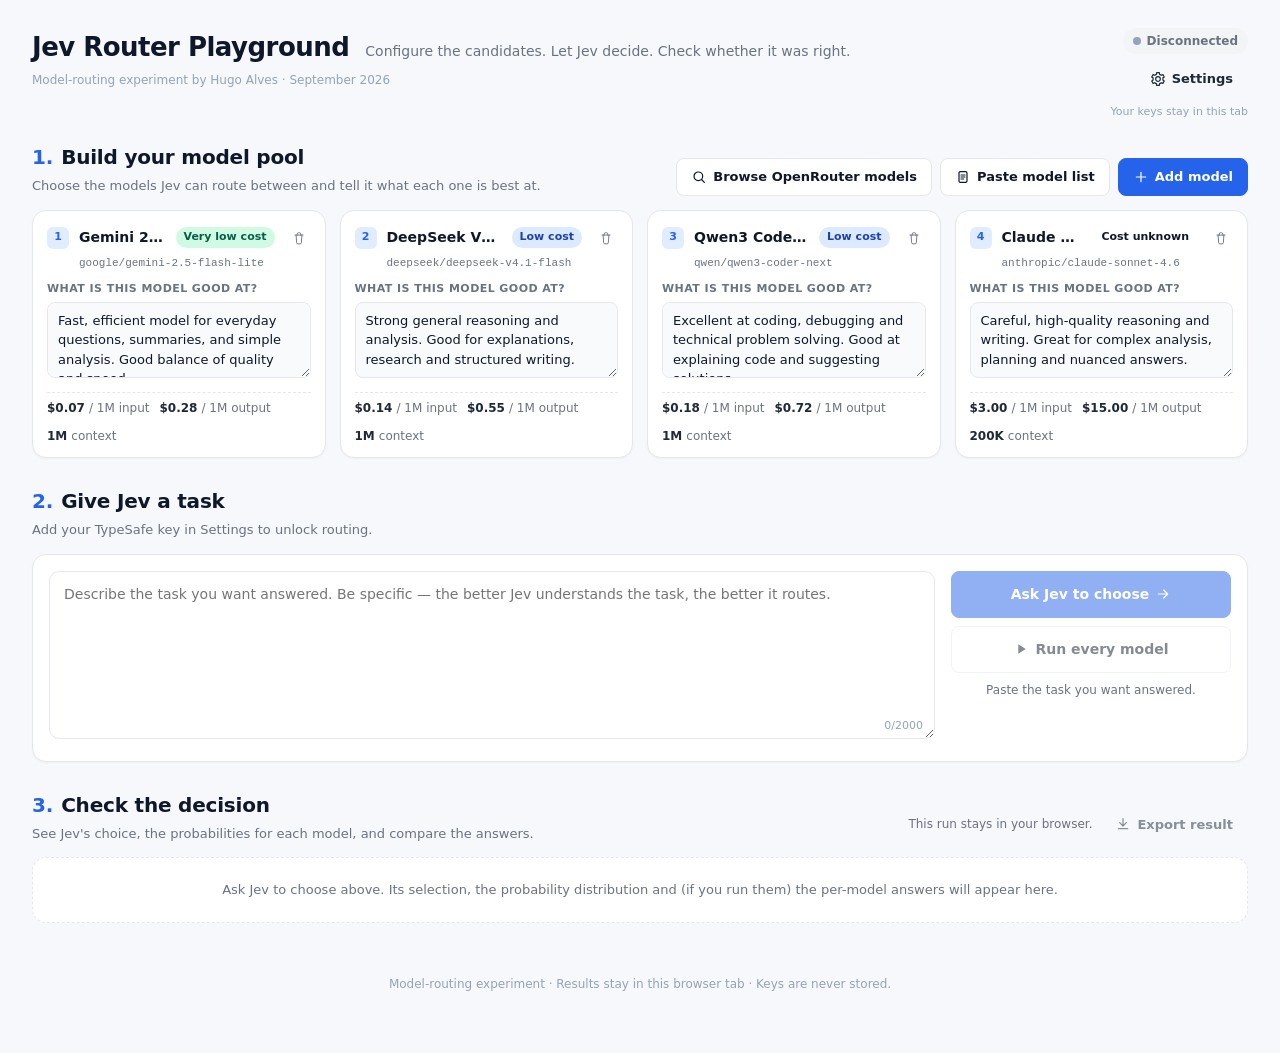
==== index.html @ fd751096 "Initial public release" ====
<!doctype html>
<html lang="en">
<head>
  <meta charset="utf-8">
  <meta name="viewport" content="width=device-width, initial-scale=1">
  <title>Jev Router Playground</title>
  <meta name="description" content="An interactive model-routing experiment. Configure a pool of OpenRouter models, give Jev a task, and see whether its routing decision matches the answer you judge best.">
  <link rel="stylesheet" href="styles.css?v=7">
  <link rel="preconnect" href="https://openrouter.ai">
</head>
<body>

  <!-- ───────── Header ───────── -->
  <header class="app-header">
    <div class="app-header__main">
      <div class="app-header__title-row">
        <h1 class="app-header__title">Jev Router Playground</h1>
        <p class="app-header__tagline">Configure the candidates. Let Jev decide. Check whether it was right.</p>
      </div>
      <p class="app-header__meta">Model-routing experiment by Hugo Alves · September 2026</p>
    </div>
    <div class="app-header__actions">
      <div class="status-pill" id="status-pill" data-status="disconnected" title="Connection status">
        <span class="status-pill__dot" aria-hidden="true"></span>
        <span class="status-pill__label">Disconnected</span>
      </div>
      <button class="btn btn--ghost" id="open-settings" type="button" aria-haspopup="dialog">
        <svg class="icon" viewBox="0 0 24 24" width="16" height="16" aria-hidden="true">
          <path fill="none" stroke="currentColor" stroke-width="1.8" stroke-linecap="round" stroke-linejoin="round"
            d="M12 15.5a3.5 3.5 0 1 0 0-7 3.5 3.5 0 0 0 0 7Zm7.4-3.5c0-.5-.05-1-.13-1.46l2.1-1.65-2-3.46-2.48 1a7.5 7.5 0 0 0-2.53-1.46L14 2.5h-4l-.36 2.47a7.5 7.5 0 0 0-2.53 1.46l-2.48-1-2 3.46 2.1 1.65A8 8 0 0 0 4.6 12c0 .5.05 1 .13 1.46L2.63 15.1l2 3.46 2.48-1a7.5 7.5 0 0 0 2.53 1.46L10 21.5h4l.36-2.47a7.5 7.5 0 0 0 2.53-1.46l2.48 1 2-3.46-2.1-1.65c.08-.46.13-.96.13-1.46Z"/>
        </svg>
        Settings
      </button>
      <p class="app-header__keys-note">Your keys stay in this tab</p>
    </div>
  </header>

  <main class="app-main">

    <!-- ───────── Section 1 · Model Pool ───────── -->
    <section class="section" aria-labelledby="section-pool">
      <header class="section__head">
        <div class="section__head-left">
          <h2 class="section__title"><span class="section__num">1.</span> Build your model pool</h2>
          <p class="section__sub">Choose the models Jev can route between and tell it what each one is best at.</p>
        </div>
        <div class="section__head-right">
          <button class="btn btn--secondary" id="open-browse" type="button">
            <svg class="icon" viewBox="0 0 24 24" width="16" height="16" aria-hidden="true">
              <circle cx="11" cy="11" r="6.5" fill="none" stroke="currentColor" stroke-width="1.8"/>
              <path d="m20 20-4.2-4.2" stroke="currentColor" stroke-width="1.8" stroke-linecap="round" fill="none"/>
            </svg>
            Browse OpenRouter models
          </button>
          <button class="btn btn--secondary" id="open-paste" type="button">
            <svg class="icon" viewBox="0 0 24 24" width="16" height="16" aria-hidden="true">
              <rect x="6" y="4" width="12" height="16" rx="2" fill="none" stroke="currentColor" stroke-width="1.8"/>
              <path d="M9 9h6M9 12h6M9 15h4" stroke="currentColor" stroke-width="1.8" stroke-linecap="round"/>
            </svg>
            Paste model list
          </button>
          <button class="btn btn--primary" id="add-model" type="button">
            <svg class="icon" viewBox="0 0 24 24" width="16" height="16" aria-hidden="true">
              <path d="M12 5v14M5 12h14" stroke="currentColor" stroke-width="1.8" stroke-linecap="round"/>
            </svg>
            Add model
          </button>
        </div>
      </header>

      <div class="card-grid" id="model-pool" aria-live="polite"></div>
      <p class="empty-hint" id="pool-empty" hidden>Add at least two candidates before asking Jev to choose.</p>
    </section>

    <!-- ───────── Section 2 · Task ───────── -->
    <section class="section" aria-labelledby="section-task">
      <header class="section__head">
        <div class="section__head-left">
          <h2 class="section__title"><span class="section__num">2.</span> Give Jev a task</h2>
          <p class="section__sub" id="task-sub">Jev reads the task and the model profiles, then picks the best fit.</p>
        </div>
      </header>

      <div class="task-grid">
        <div class="task-grid__input">
          <div class="textarea-shell">
            <textarea
              id="task-prompt"
              class="task-textarea"
              rows="6"
              maxlength="2000"
              placeholder="Describe the task you want answered. Be specific — the better Jev understands the task, the better it routes."
            ></textarea>
            <div class="textarea-counter"><span id="task-count">0</span>/2000</div>
          </div>
        </div>
        <div class="task-grid__actions">
          <button class="btn btn--primary btn--lg" id="ask-jev" type="button" disabled>
            Ask Jev to choose
            <svg class="icon" viewBox="0 0 24 24" width="16" height="16" aria-hidden="true">
              <path d="M5 12h14M13 6l6 6-6 6" fill="none" stroke="currentColor" stroke-width="1.8" stroke-linecap="round" stroke-linejoin="round"/>
            </svg>
          </button>
          <button class="btn btn--secondary btn--lg" id="run-every" type="button" disabled>
            <svg class="icon" viewBox="0 0 24 24" width="16" height="16" aria-hidden="true">
              <path d="M8 5v14l11-7z" fill="currentColor"/>
            </svg>
            Run every model
          </button>
          <p class="task-helper" id="task-helper">Add candidates and paste a task to begin.</p>
        </div>
      </div>
    </section>

    <!-- ───────── Section 3 · Decision ───────── -->
    <section class="section" aria-labelledby="section-decision">
      <header class="section__head">
        <div class="section__head-left">
          <h2 class="section__title"><span class="section__num">3.</span> Check the decision</h2>
          <p class="section__sub">See Jev's choice, the probabilities for each model, and compare the answers.</p>
        </div>
        <div class="section__head-right">
          <span class="run-note">This run stays in your browser.</span>
          <button class="btn btn--ghost" id="export-result" type="button" disabled>
            <svg class="icon" viewBox="0 0 24 24" width="16" height="16" aria-hidden="true">
              <path d="M12 4v11M7 10l5 5 5-5M5 19h14" fill="none" stroke="currentColor" stroke-width="1.8" stroke-linecap="round" stroke-linejoin="round"/>
            </svg>
            Export result
          </button>
        </div>
      </header>

      <div id="decision-empty" class="empty-hint empty-hint--centered">
        Ask Jev to choose above. Its selection, the probability distribution and (if you run them) the per-model answers will appear here.
      </div>

      <div id="decision-region" hidden>
        <div class="decision-row">
          <article class="card card--accent card--jev-choice" id="jev-choice-card">
            <header class="card__head">
              <span class="card__head-icon" aria-hidden="true">›</span>
              <span class="card__head-title">Jev chose</span>
            </header>
            <div class="jev-choice__model">
              <h3 class="jev-choice__name" id="jev-choice-name">—</h3>
              <span class="confidence-badge" id="jev-choice-confidence">Strong preference</span>
            </div>
            <p class="jev-choice__explanation" id="jev-choice-explanation">—</p>
            <p class="jev-choice__meta" id="jev-choice-meta">—</p>
          </article>

          <article class="card card--probs">
            <h3 class="card__h3">Route probabilities</h3>
            <ul class="prob-list" id="prob-list"></ul>
          </article>

          <article class="card card--confidence" id="confidence-card">
            <div class="confidence-card__icon" aria-hidden="true">⚡</div>
            <h3 class="confidence-card__title" id="confidence-title">Strong preference</h3>
            <p class="confidence-card__body" id="confidence-body">—</p>
          </article>
        </div>

        <div class="answers-grid" id="answers-grid"></div>

        <footer class="decision-footer" id="decision-footer" hidden>
          <div class="decision-footer__verdict" id="verdict-banner">
            <span class="verdict-icon" id="verdict-icon">✓</span>
            <span class="verdict-text" id="verdict-text">—</span>
          </div>
          <div class="decision-footer__actions">
            <span class="verdict-praise" id="verdict-praise" hidden>Nice! Jev's choice matched your pick.</span>
            <button class="btn btn--secondary" id="run-another" type="button">Run another task</button>
          </div>
        </footer>
      </div>
    </section>

    <p class="page-footer">Model-routing experiment · Results stay in this browser tab · Keys are never stored.</p>
  </main>

  <!-- ───────── Modals ───────── -->
  <div class="modal-root" id="modal-root" hidden>
    <!-- Settings modal -->
    <div class="modal" id="modal-settings" role="dialog" aria-modal="true" aria-labelledby="settings-title" hidden>
      <div class="modal__backdrop" data-close="settings"></div>
      <div class="modal__panel">
        <header class="modal__head">
          <h2 id="settings-title">Settings</h2>
          <button class="modal__close" type="button" data-close="settings" aria-label="Close">×</button>
        </header>
        <div class="modal__body">
          <p class="modal__lede">Keys are sent directly to TypeSafe and OpenRouter from your browser. They are kept only in memory for the current tab and never stored.</p>

          <div class="field">
            <label for="set-jev-key">TypeSafe / Jev API key <span class="muted">· in memory</span></label>
            <input id="set-jev-key" type="password" autocomplete="off" placeholder="apikey_…">
            <p class="field__hint">Required to ask Jev to choose. Get one at <a href="https://typesafe.ai" target="_blank" rel="noopener">typesafe.ai</a>.</p>
          </div>

          <div class="field">
            <label for="set-openrouter-key">OpenRouter API key <span class="muted">· in memory</span></label>
            <input id="set-openrouter-key" type="password" autocomplete="off" placeholder="sk-or-…">
            <p class="field__hint">Required to browse the catalogue and run models. Get one at <a href="https://openrouter.ai/keys" target="_blank" rel="noopener">openrouter.ai/keys</a>.</p>
          </div>

          <details class="advanced">
            <summary>Advanced · endpoints</summary>
            <div class="field">
              <label for="set-jev-url">Jev / TypeSafe endpoint</label>
              <input id="set-jev-url" type="text" autocomplete="off" placeholder="https://jev-router-proxy.xperiment.workers.dev/jev">
              <p class="field__hint">Default goes through a CORS proxy because TypeSafe doesn't return CORS headers on errors. To call TypeSafe directly, use <button type="button" class="link-btn" id="use-direct">https://api.typesafe.ai/v1/systemone</button> (will fail with <em>Failed to fetch</em> on browser tabs).</p>
            </div>
            <div class="field">
              <label for="set-openrouter-url">OpenRouter base URL</label>
              <input id="set-openrouter-url" type="text" autocomplete="off" placeholder="https://openrouter.ai/api/v1">
            </div>
          </details>

          <div class="settings-actions">
            <button class="btn btn--secondary" id="test-connection" type="button">Test connection</button>
            <span class="settings-actions__result" id="test-result"></span>
          </div>
        </div>
        <footer class="modal__foot">
          <button class="btn btn--ghost" type="button" data-close="settings">Cancel</button>
          <button class="btn btn--primary" id="save-settings" type="button">Save</button>
        </footer>
      </div>
    </div>

    <!-- Browse OpenRouter modal -->
    <div class="modal modal--wide" id="modal-browse" role="dialog" aria-modal="true" aria-labelledby="browse-title" hidden>
      <div class="modal__backdrop" data-close="browse"></div>
      <div class="modal__panel">
        <header class="modal__head">
          <h2 id="browse-title">Browse OpenRouter models</h2>
          <button class="modal__close" type="button" data-close="browse" aria-label="Close">×</button>
        </header>
        <div class="modal__body">
          <div class="browse-controls">
            <input id="browse-search" type="search" placeholder="Search by name, id, or provider…" autocomplete="off">
            <span class="browse-status" id="browse-status"></span>
          </div>
          <div class="browse-list" id="browse-list">
            <div class="browse-empty">Loading the OpenRouter catalogue…</div>
          </div>
        </div>
        <footer class="modal__foot">
          <button class="btn btn--ghost" type="button" data-close="browse">Cancel</button>
        </footer>
      </div>
    </div>

    <!-- Paste list modal -->
    <div class="modal" id="modal-paste" role="dialog" aria-modal="true" aria-labelledby="paste-title" hidden>
      <div class="modal__backdrop" data-close="paste"></div>
      <div class="modal__panel">
        <header class="modal__head">
          <h2 id="paste-title">Paste a list of models</h2>
          <button class="modal__close" type="button" data-close="paste" aria-label="Close">×</button>
        </header>
        <div class="modal__body">
          <p class="modal__lede">One model per line. Use any of these formats:</p>
          <pre class="paste-hint">openai/gpt-4o-mini
anthropic/claude-sonnet-4.6 — careful reasoning and writing
google/gemini-2.5-flash-lite | Fast everyday model, $0.07 in / $0.28 out, 1M context
qwen/qwen3-coder-next [code,debug=0.18/0.72,ctx=1M]</pre>
          <div class="field">
            <label for="paste-list">Models</label>
            <textarea id="paste-list" rows="8" placeholder="openai/gpt-4o-mini
anthropic/claude-sonnet-4.6 — careful reasoning
google/gemini-2.5-flash-lite | Fast everyday model, 1M context"></textarea>
          </div>
          <p class="paste-status" id="paste-status"></p>
        </div>
        <footer class="modal__foot">
          <button class="btn btn--ghost" type="button" data-close="paste">Cancel</button>
          <button class="btn btn--primary" id="paste-add" type="button">Add to pool</button>
        </footer>
      </div>
    </div>

    <!-- Add model modal -->
    <div class="modal" id="modal-add" role="dialog" aria-modal="true" aria-labelledby="add-title" hidden>
      <div class="modal__backdrop" data-close="add"></div>
      <div class="modal__panel">
        <header class="modal__head">
          <h2 id="add-title">Add a model</h2>
          <button class="modal__close" type="button" data-close="add" aria-label="Close">×</button>
        </header>
        <div class="modal__body">
          <div class="field">
            <label for="add-id">OpenRouter ID</label>
            <input id="add-id" type="text" autocomplete="off" placeholder="provider/model-name">
            <p class="field__hint">If the model exists in the catalogue, its metadata is filled in automatically.</p>
          </div>
          <div class="field">
            <label for="add-name">Display name</label>
            <input id="add-name" type="text" autocomplete="off" placeholder="Friendly name">
          </div>
          <div class="field">
            <label for="add-desc">What is this model good at?</label>
            <textarea id="add-desc" rows="3" placeholder="A routing description helps Jev tell the candidates apart."></textarea>
          </div>
          <div class="field-row">
            <div class="field">
              <label for="add-price-in">Input price (USD / 1M)</label>
              <input id="add-price-in" type="number" min="0" step="0.001" placeholder="0.07">
            </div>
            <div class="field">
              <label for="add-price-out">Output price (USD / 1M)</label>
              <input id="add-price-out" type="number" min="0" step="0.001" placeholder="0.28">
            </div>
            <div class="field">
              <label for="add-context">Context window</label>
              <input id="add-context" type="number" min="1" step="1" placeholder="1000000">
            </div>
          </div>
          <p class="add-status" id="add-status"></p>
        </div>
        <footer class="modal__foot">
          <button class="btn btn--ghost" type="button" data-close="add">Cancel</button>
          <button class="btn btn--primary" id="add-confirm" type="button">Add to pool</button>
        </footer>
      </div>
    </div>

    <!-- Confirm remove -->
    <div class="modal modal--narrow" id="modal-confirm" role="dialog" aria-modal="true" aria-labelledby="confirm-title" hidden>
      <div class="modal__backdrop" data-close="confirm"></div>
      <div class="modal__panel">
        <header class="modal__head">
          <h2 id="confirm-title">Remove this model?</h2>
        </header>
        <div class="modal__body">
          <p id="confirm-body">It will be deleted from the pool for this session.</p>
        </div>
        <footer class="modal__foot">
          <button class="btn btn--ghost" type="button" data-close="confirm">Cancel</button>
          <button class="btn btn--danger" id="confirm-ok" type="button">Remove</button>
        </footer>
      </div>
    </div>
  </div>

  <!-- ───────── Toast ───────── -->
  <div class="toast-stack" id="toast-stack" aria-live="polite" aria-atomic="false"></div>

  <script src="app.js?v=7" defer></script>
</body>
</html>
---- styles.css ----
/* ─────────────────────────────────────────────────────────────────
   Jev Router Playground · styles
   Tokens, layout, components.
   ───────────────────────────────────────────────────────────────── */

:root {
  /* Color tokens */
  --bg:               #f6f8fb;
  --surface:          #ffffff;
  --surface-2:        #f8fafc;
  --line:             #e5e7eb;
  --line-strong:      #d1d5db;
  --ink:              #0f172a;
  --ink-2:            #1f2937;
  --muted:            #6b7280;
  --muted-2:          #94a3b8;

  --primary:          #2563eb;
  --primary-hover:    #1d4ed8;
  --primary-soft:     #e0ecff;
  --primary-tint:     #eff4ff;

  --accent-mint:      #ecfdf5;
  --accent-mint-edge: #a7f3d0;
  --accent-mint-ink:  #047857;

  --accent-blue-tint: #eff6ff;
  --accent-blue-edge: #bfdbfe;
  --accent-blue-ink:  #1d4ed8;

  --cost-very-low:    #d1fae5;
  --cost-very-low-ink:#065f46;
  --cost-low:         #dbeafe;
  --cost-low-ink:     #1e40af;
  --cost-mid:         #ede9fe;
  --cost-mid-ink:     #5b21b6;
  --cost-high:        #fee2e2;
  --cost-high-ink:    #991b1b;

  --warn:             #f59e0b;
  --danger:           #dc2626;
  --danger-soft:      #fef2f2;

  --shadow-sm: 0 1px 2px rgba(15, 23, 42, 0.04);
  --shadow:    0 1px 3px rgba(15, 23, 42, 0.06), 0 1px 2px rgba(15, 23, 42, 0.04);
  --shadow-md: 0 4px 12px rgba(15, 23, 42, 0.08), 0 1px 2px rgba(15, 23, 42, 0.04);

  --radius-sm: 6px;
  --radius:    10px;
  --radius-md: 14px;
  --radius-lg: 18px;

  --font: ui-sans-serif, system-ui, -apple-system, BlinkMacSystemFont, "Segoe UI", Inter, Roboto, sans-serif;
  --font-mono: ui-monospace, SFMono-Regular, "JetBrains Mono", Menlo, Consolas, monospace;
}

* { box-sizing: border-box; }
html, body { margin: 0; padding: 0; }
body {
  background: var(--bg);
  color: var(--ink);
  font: 14px/1.5 var(--font);
  -webkit-font-smoothing: antialiased;
  -moz-osx-font-smoothing: grayscale;
}

button { font: inherit; color: inherit; cursor: pointer; }
input, textarea { font: inherit; color: inherit; }

/* ───── App header ───── */
.app-header {
  display: flex;
  justify-content: space-between;
  align-items: flex-start;
  gap: 24px;
  max-width: 1280px;
  margin: 0 auto;
  padding: 28px 32px 22px;
}
.app-header__main { min-width: 0; }
.app-header__title-row {
  display: flex;
  align-items: baseline;
  gap: 16px;
  flex-wrap: wrap;
}
.app-header__title {
  margin: 0;
  font-size: 26px;
  font-weight: 800;
  letter-spacing: -0.02em;
  color: var(--ink);
}
.app-header__tagline {
  margin: 0;
  color: var(--muted);
  font-size: 14px;
}
.app-header__meta {
  margin: 4px 0 0;
  color: var(--muted-2);
  font-size: 12px;
}
.app-header__actions {
  display: flex;
  flex-direction: column;
  align-items: flex-end;
  gap: 6px;
  flex-shrink: 0;
}
.app-header__keys-note {
  margin: 0;
  font-size: 11px;
  color: var(--muted-2);
}

/* Status pill */
.status-pill {
  display: inline-flex;
  align-items: center;
  gap: 6px;
  padding: 4px 10px;
  border-radius: 999px;
  font-size: 12px;
  font-weight: 600;
  background: #f3f4f6;
  color: var(--muted);
  transition: background .15s, color .15s;
}
.status-pill__dot {
  width: 8px; height: 8px; border-radius: 50%;
  background: var(--muted-2);
  transition: background .15s, box-shadow .15s;
}
.status-pill[data-status="connected"] {
  background: var(--accent-mint);
  color: var(--accent-mint-ink);
}
.status-pill[data-status="connected"] .status-pill__dot {
  background: #10b981;
  box-shadow: 0 0 0 3px rgba(16, 185, 129, 0.18);
}
.status-pill[data-status="error"] {
  background: var(--danger-soft);
  color: var(--danger);
}
.status-pill[data-status="error"] .status-pill__dot {
  background: var(--danger);
}
.status-pill[data-status="busy"] {
  background: var(--primary-tint);
  color: var(--primary);
}
.status-pill[data-status="busy"] .status-pill__dot {
  background: var(--primary);
  animation: pulse 1.2s ease-in-out infinite;
}
@keyframes pulse {
  0%, 100% { opacity: 1; }
  50% { opacity: 0.4; }
}

/* ───── Main layout ───── */
.app-main {
  max-width: 1280px;
  margin: 0 auto;
  padding: 0 32px 60px;
  display: flex;
  flex-direction: column;
  gap: 28px;
}

.section {
  display: flex;
  flex-direction: column;
  gap: 14px;
}

.section__head {
  display: flex;
  justify-content: space-between;
  align-items: flex-end;
  gap: 16px;
  flex-wrap: wrap;
}
.section__head-left { min-width: 0; }
.section__head-right {
  display: flex;
  gap: 8px;
  align-items: center;
  flex-wrap: wrap;
}
.section__title {
  margin: 0;
  font-size: 20px;
  font-weight: 800;
  letter-spacing: -0.01em;
  color: var(--ink);
  display: inline-flex;
  align-items: baseline;
  gap: 8px;
}
.section__num {
  color: var(--primary);
  font-weight: 800;
}
.section__sub {
  margin: 4px 0 0;
  color: var(--muted);
  font-size: 13px;
}

.run-note {
  color: var(--muted);
  font-size: 12px;
}

.empty-hint {
  margin: 0;
  color: var(--muted);
  font-size: 13px;
}
.empty-hint--centered {
  border: 1px dashed var(--line);
  border-radius: var(--radius-md);
  padding: 22px;
  text-align: center;
  background: var(--surface);
}

.page-footer {
  margin: 24px 0 0;
  text-align: center;
  color: var(--muted-2);
  font-size: 12px;
}

/* ───── Buttons ───── */
.btn {
  display: inline-flex;
  align-items: center;
  gap: 6px;
  padding: 8px 14px;
  border-radius: 8px;
  border: 1px solid transparent;
  font-size: 13px;
  font-weight: 600;
  white-space: nowrap;
  transition: background .12s, color .12s, border-color .12s, box-shadow .12s, transform .08s;
  background: transparent;
}
.btn:active:not(:disabled) { transform: translateY(1px); }
.btn:disabled { opacity: 0.5; cursor: not-allowed; }
.btn--primary {
  background: var(--primary);
  color: #fff;
  border-color: var(--primary);
}
.btn--primary:hover:not(:disabled) { background: var(--primary-hover); border-color: var(--primary-hover); }
.btn--secondary {
  background: #fff;
  border-color: var(--line);
  color: var(--ink);
}
.btn--secondary:hover:not(:disabled) {
  border-color: var(--line-strong);
  background: var(--surface-2);
}
.btn--ghost {
  background: transparent;
  color: var(--ink-2);
  border-color: transparent;
}
.btn--ghost:hover:not(:disabled) { background: #f1f5f9; }
.btn--danger {
  background: var(--danger);
  color: #fff;
  border-color: var(--danger);
}
.btn--danger:hover:not(:disabled) { background: #b91c1c; }
.btn--lg { padding: 12px 18px; font-size: 14px; }

.icon { display: inline-block; vertical-align: middle; flex-shrink: 0; }

/* ───── Card grid ───── */
.card-grid {
  display: grid;
  grid-template-columns: repeat(auto-fit, minmax(280px, 1fr));
  gap: 14px;
}

.model-card {
  background: var(--surface);
  border: 1px solid var(--line);
  border-radius: var(--radius-md);
  padding: 14px 14px 12px;
  display: flex;
  flex-direction: column;
  gap: 10px;
  box-shadow: var(--shadow-sm);
  position: relative;
  transition: border-color .15s, box-shadow .15s;
}
.model-card:hover {
  border-color: var(--line-strong);
  box-shadow: var(--shadow);
}
.model-card--selected {
  border-color: var(--primary);
  box-shadow: 0 0 0 3px rgba(37, 99, 235, 0.10);
}
.model-card--best {
  border-color: var(--primary);
  box-shadow: 0 0 0 3px rgba(37, 99, 235, 0.12);
}
.model-card__head {
  display: flex;
  align-items: center;
  gap: 10px;
}
.model-card__num {
  width: 22px; height: 22px;
  border-radius: 6px;
  display: grid; place-items: center;
  background: var(--primary-soft);
  color: var(--primary);
  font-size: 11px;
  font-weight: 800;
  flex-shrink: 0;
}
.model-card__name {
  font-size: 14px;
  font-weight: 700;
  color: var(--ink);
  flex: 1;
  min-width: 0;
  overflow: hidden;
  text-overflow: ellipsis;
  white-space: nowrap;
}
.model-card__remove {
  background: transparent;
  border: 1px solid transparent;
  width: 26px; height: 26px;
  border-radius: 6px;
  display: grid; place-items: center;
  color: var(--muted);
  transition: background .12s, color .12s, border-color .12s;
}
.model-card__remove:hover {
  background: var(--danger-soft);
  color: var(--danger);
  border-color: #fecaca;
}
.model-card__id {
  font-family: var(--font-mono);
  font-size: 11px;
  color: var(--muted);
  margin-left: 32px;
  margin-top: -6px;
  overflow: hidden;
  text-overflow: ellipsis;
  white-space: nowrap;
}
.cost-badge {
  display: inline-flex;
  padding: 2px 8px;
  border-radius: 999px;
  font-size: 11px;
  font-weight: 700;
  white-space: nowrap;
}
.cost-badge--very-low { background: var(--cost-very-low); color: var(--cost-very-low-ink); }
.cost-badge--low      { background: var(--cost-low); color: var(--cost-low-ink); }
.cost-badge--mid      { background: var(--cost-mid); color: var(--cost-mid-ink); }
.cost-badge--high     { background: var(--cost-high); color: var(--cost-high-ink); }

.model-card__field { display: flex; flex-direction: column; gap: 4px; }
.model-card__label {
  font-size: 11px;
  font-weight: 700;
  color: var(--muted);
  text-transform: uppercase;
  letter-spacing: 0.04em;
}
.model-card__textarea {
  width: 100%;
  border: 1px solid var(--line);
  border-radius: 8px;
  padding: 8px 10px;
  background: var(--surface-2);
  font-size: 13px;
  color: var(--ink);
  resize: vertical;
  min-height: 64px;
  transition: border-color .12s, box-shadow .12s, background .12s;
}
.model-card__textarea:focus {
  outline: none;
  border-color: var(--primary);
  box-shadow: 0 0 0 3px rgba(37, 99, 235, 0.15);
  background: #fff;
}
.model-card__meta {
  display: flex;
  flex-wrap: wrap;
  gap: 10px;
  font-size: 12px;
  color: var(--muted);
  padding-top: 6px;
  border-top: 1px dashed var(--line);
  margin-top: 4px;
}
.model-card__meta span { display: inline-flex; align-items: center; gap: 4px; }
.model-card__meta strong { color: var(--ink-2); font-weight: 700; }

/* ───── Task section ───── */
.task-grid {
  display: grid;
  grid-template-columns: 1fr 280px;
  gap: 16px;
  background: var(--surface);
  border: 1px solid var(--line);
  border-radius: var(--radius-md);
  padding: 16px;
  box-shadow: var(--shadow-sm);
}
.textarea-shell {
  position: relative;
}
.task-textarea {
  width: 100%;
  border: 1px solid var(--line);
  border-radius: 10px;
  padding: 12px 14px;
  padding-bottom: 28px;
  font-size: 14px;
  resize: vertical;
  min-height: 140px;
  background: #fff;
  color: var(--ink);
  transition: border-color .12s, box-shadow .12s;
}
.task-textarea:focus {
  outline: none;
  border-color: var(--primary);
  box-shadow: 0 0 0 3px rgba(37, 99, 235, 0.12);
}
.textarea-counter {
  position: absolute;
  right: 12px;
  bottom: 10px;
  font-size: 11px;
  color: var(--muted-2);
  font-variant-numeric: tabular-nums;
}
.task-grid__actions {
  display: flex;
  flex-direction: column;
  gap: 8px;
  align-items: stretch;
}
.task-grid__actions .btn { justify-content: center; }
.task-helper {
  margin: 0;
  font-size: 12px;
  color: var(--muted);
  text-align: center;
}

/* ───── Decision section ───── */
.decision-row {
  display: grid;
  grid-template-columns: 1fr 1.4fr 1fr;
  gap: 14px;
}
@media (max-width: 1100px) {
  .decision-row { grid-template-columns: 1fr; }
}

.card {
  background: var(--surface);
  border: 1px solid var(--line);
  border-radius: var(--radius-md);
  padding: 16px;
  box-shadow: var(--shadow-sm);
}
.card--accent { border-color: var(--accent-mint-edge); background: var(--accent-mint); }
.card__head {
  display: inline-flex;
  align-items: center;
  gap: 6px;
  font-size: 12px;
  color: var(--accent-mint-ink);
  font-weight: 700;
  margin-bottom: 10px;
}
.card__head-icon {
  width: 16px; height: 16px;
  border-radius: 50%;
  background: #fff;
  display: grid; place-items: center;
  font-weight: 900;
  font-size: 11px;
  color: var(--accent-mint-ink);
}
.card__h3 {
  margin: 0 0 12px;
  font-size: 13px;
  color: var(--muted);
  font-weight: 700;
  text-transform: uppercase;
  letter-spacing: 0.04em;
}

.jev-choice__model {
  display: flex;
  align-items: center;
  gap: 10px;
  flex-wrap: wrap;
}
.jev-choice__name {
  margin: 0;
  font-size: 22px;
  font-weight: 800;
  letter-spacing: -0.01em;
  color: var(--ink);
}
.confidence-badge {
  padding: 3px 10px;
  border-radius: 999px;
  font-size: 11px;
  font-weight: 700;
  background: #fff;
  color: var(--accent-mint-ink);
  border: 1px solid var(--accent-mint-edge);
}
.confidence-badge--strong   { background: #dcfce7; color: #14532d; border-color: #bbf7d0; }
.confidence-badge--moderate { background: #fef3c7; color: #92400e; border-color: #fde68a; }
.confidence-badge--weak     { background: #fee2e2; color: #991b1b; border-color: #fecaca; }
.jev-choice__explanation {
  margin: 10px 0 0;
  font-size: 13px;
  color: var(--ink-2);
  line-height: 1.5;
}
.jev-choice__meta {
  margin: 8px 0 0;
  font-size: 11px;
  color: var(--accent-mint-ink);
  font-weight: 600;
}

.card--probs { padding-top: 18px; }
.prob-list {
  margin: 0; padding: 0; list-style: none;
  display: flex;
  flex-direction: column;
  gap: 10px;
}
.prob-row {
  display: grid;
  grid-template-columns: 140px 1fr 44px;
  align-items: center;
  gap: 10px;
  font-size: 12px;
}
.prob-row__name {
  color: var(--ink-2);
  font-weight: 600;
  overflow: hidden; text-overflow: ellipsis; white-space: nowrap;
}
.prob-row__bar {
  height: 8px;
  background: var(--surface-2);
  border-radius: 999px;
  overflow: hidden;
  border: 1px solid var(--line);
}
.prob-row__bar i {
  display: block;
  height: 100%;
  background: linear-gradient(90deg, #3b82f6, #2563eb);
  border-radius: 999px;
  transition: width .35s ease;
}
.prob-row__pct {
  text-align: right;
  font-weight: 700;
  color: var(--ink);
  font-variant-numeric: tabular-nums;
}
.prob-row--top .prob-row__bar i { background: linear-gradient(90deg, #1d4ed8, #1e40af); }

.card--confidence { display: flex; flex-direction: column; gap: 8px; }
.card--confidence[data-level="moderate"] { background: #fffbeb; border-color: #fde68a; }
.card--confidence[data-level="weak"]     { background: var(--danger-soft); border-color: #fecaca; }
.confidence-card__icon {
  font-size: 20px;
  color: var(--accent-blue-ink);
}
.confidence-card__title {
  margin: 0;
  font-size: 14px;
  font-weight: 800;
  color: var(--ink);
}
.confidence-card__body {
  margin: 0;
  font-size: 12px;
  color: var(--muted);
  line-height: 1.5;
}

/* Per-model answers */
.answers-grid {
  display: grid;
  grid-template-columns: repeat(auto-fit, minmax(280px, 1fr));
  gap: 14px;
}
.answer-card {
  background: var(--surface);
  border: 1px solid var(--line);
  border-radius: var(--radius-md);
  padding: 14px;
  box-shadow: var(--shadow-sm);
  display: flex;
  flex-direction: column;
  gap: 10px;
  position: relative;
}
.answer-card--best { border-color: var(--primary); box-shadow: 0 0 0 3px rgba(37, 99, 235, 0.10); }
.answer-card--error { border-color: #fecaca; background: var(--danger-soft); }
.answer-card__head {
  display: flex;
  align-items: center;
  gap: 8px;
}
.answer-card__name {
  font-size: 13px;
  font-weight: 700;
  color: var(--ink);
  flex: 1;
  min-width: 0;
  overflow: hidden; text-overflow: ellipsis; white-space: nowrap;
}
.answer-card__metrics {
  display: flex;
  gap: 10px;
  font-size: 11px;
  color: var(--muted);
  font-variant-numeric: tabular-nums;
}
.answer-card__metric {
  display: inline-flex;
  align-items: center;
  gap: 3px;
}
.answer-card__metric strong { color: var(--ink-2); font-weight: 700; }
.answer-card__body {
  font-family: var(--font-mono);
  font-size: 12px;
  line-height: 1.5;
  background: var(--surface-2);
  border: 1px solid var(--line);
  border-radius: 8px;
  padding: 10px 12px;
  max-height: 240px;
  overflow: auto;
  white-space: pre-wrap;
  overflow-wrap: anywhere;
  color: var(--ink-2);
}
.answer-card__body--loading {
  color: var(--muted);
  font-style: italic;
  font-family: var(--font);
}
.answer-card__footer {
  display: flex;
  align-items: center;
  gap: 6px;
  font-size: 12px;
  color: var(--ink-2);
}
.answer-card__radio {
  display: inline-flex;
  align-items: center;
  gap: 6px;
  cursor: pointer;
  user-select: none;
}
.answer-card__radio input { accent-color: var(--primary); }
.answer-card__best-label {
  color: var(--primary);
  font-weight: 700;
}

/* Decision footer banner */
.decision-footer {
  display: flex;
  align-items: center;
  justify-content: space-between;
  gap: 16px;
  background: var(--accent-mint);
  border: 1px solid var(--accent-mint-edge);
  border-radius: var(--radius-md);
  padding: 14px 18px;
  flex-wrap: wrap;
}
.decision-footer--mismatch {
  background: var(--danger-soft);
  border-color: #fecaca;
}
.decision-footer__verdict {
  display: inline-flex;
  align-items: center;
  gap: 8px;
  font-size: 14px;
  font-weight: 700;
  color: var(--accent-mint-ink);
}
.decision-footer--mismatch .decision-footer__verdict { color: var(--danger); }
.verdict-icon {
  width: 22px; height: 22px;
  border-radius: 50%;
  background: #fff;
  display: grid; place-items: center;
  font-weight: 900;
}
.decision-footer__actions {
  display: inline-flex;
  align-items: center;
  gap: 12px;
  flex-wrap: wrap;
}
.verdict-praise {
  font-size: 13px;
  color: var(--accent-mint-ink);
}
.decision-footer--mismatch .verdict-praise { color: var(--danger); }

/* ───── Modals ───── */
.modal-root { position: fixed; inset: 0; z-index: 100; }
.modal[hidden] { display: none; }
.modal {
  position: fixed; inset: 0;
  display: grid;
  place-items: center;
  padding: 24px;
}
.modal__backdrop {
  position: absolute; inset: 0;
  background: rgba(15, 23, 42, 0.40);
  backdrop-filter: blur(2px);
}
.modal__panel {
  position: relative;
  background: var(--surface);
  border-radius: var(--radius-lg);
  width: 100%;
  max-width: 480px;
  box-shadow: 0 25px 60px rgba(15, 23, 42, 0.25);
  display: flex;
  flex-direction: column;
  max-height: calc(100vh - 48px);
}
.modal--wide .modal__panel { max-width: 720px; }
.modal--narrow .modal__panel { max-width: 380px; }
.modal__head {
  display: flex;
  justify-content: space-between;
  align-items: center;
  padding: 18px 20px 12px;
  border-bottom: 1px solid var(--line);
}
.modal__head h2 {
  margin: 0;
  font-size: 16px;
  font-weight: 800;
  letter-spacing: -0.01em;
}
.modal__close {
  background: transparent;
  border: 0;
  width: 28px; height: 28px;
  border-radius: 6px;
  font-size: 20px;
  line-height: 1;
  color: var(--muted);
}
.modal__close:hover { background: var(--surface-2); color: var(--ink); }
.modal__body {
  padding: 16px 20px;
  overflow: auto;
}
.modal__lede {
  margin: 0 0 14px;
  font-size: 13px;
  color: var(--muted);
  line-height: 1.5;
}
.modal__foot {
  padding: 12px 20px;
  border-top: 1px solid var(--line);
  display: flex;
  justify-content: flex-end;
  gap: 8px;
}

.field { margin-bottom: 14px; display: flex; flex-direction: column; gap: 4px; }
.field label {
  font-size: 12px;
  font-weight: 700;
  color: var(--ink-2);
  text-transform: uppercase;
  letter-spacing: 0.04em;
}
.field input,
.field textarea,
.field select {
  width: 100%;
  padding: 9px 11px;
  border: 1px solid var(--line);
  border-radius: 8px;
  background: #fff;
  font-size: 13px;
  color: var(--ink);
  transition: border-color .12s, box-shadow .12s;
}
.field input:focus,
.field textarea:focus {
  outline: none;
  border-color: var(--primary);
  box-shadow: 0 0 0 3px rgba(37, 99, 235, 0.15);
}
.field textarea { resize: vertical; min-height: 64px; }
.field__hint {
  margin: 0;
  font-size: 11px;
  color: var(--muted);
  line-height: 1.5;
}
.field__hint code { background: var(--surface-2); padding: 1px 4px; border-radius: 4px; font-family: var(--font-mono); }
.field-row {
  display: grid;
  grid-template-columns: repeat(3, 1fr);
  gap: 10px;
}
.field-row .field { margin-bottom: 0; }
.muted { color: var(--muted); font-weight: 400; text-transform: none; letter-spacing: 0; }

.advanced {
  border: 1px solid var(--line);
  border-radius: 10px;
  padding: 8px 12px;
  margin: 14px 0;
  background: var(--surface-2);
}
.advanced summary {
  cursor: pointer;
  font-size: 12px;
  font-weight: 700;
  color: var(--ink-2);
}
.advanced[open] { padding-bottom: 12px; }
.advanced .field { margin-top: 12px; }

.link-btn {
  background: transparent;
  border: 0;
  padding: 0;
  color: var(--primary);
  font: inherit;
  font-weight: 600;
  cursor: pointer;
  text-decoration: underline;
  text-underline-offset: 2px;
}
.link-btn:hover { color: var(--primary-hover); }

.settings-actions {
  display: flex;
  align-items: center;
  gap: 12px;
  margin-top: 4px;
}
.settings-actions__result {
  font-size: 12px;
  color: var(--muted);
}
.settings-actions__result--ok { color: var(--accent-mint-ink); }
.settings-actions__result--err { color: var(--danger); }

/* Browse modal */
.browse-controls {
  display: flex;
  gap: 12px;
  align-items: center;
  margin-bottom: 12px;
}
.browse-controls input {
  flex: 1;
  padding: 8px 12px;
  border: 1px solid var(--line);
  border-radius: 8px;
  background: #fff;
  font-size: 13px;
}
.browse-status {
  font-size: 11px;
  color: var(--muted);
}
.browse-list {
  max-height: 480px;
  overflow: auto;
  border: 1px solid var(--line);
  border-radius: 10px;
}
.browse-row {
  display: grid;
  grid-template-columns: 1fr auto;
  gap: 8px;
  padding: 10px 14px;
  border-bottom: 1px solid var(--line);
  align-items: center;
}
.browse-row:last-child { border-bottom: 0; }
.browse-row__main { min-width: 0; }
.browse-row__name {
  font-weight: 700;
  font-size: 13px;
  color: var(--ink);
  overflow: hidden; text-overflow: ellipsis; white-space: nowrap;
}
.browse-row__id {
  font-family: var(--font-mono);
  font-size: 11px;
  color: var(--muted);
  overflow: hidden; text-overflow: ellipsis; white-space: nowrap;
}
.browse-row__meta {
  font-size: 11px;
  color: var(--muted);
  margin-top: 2px;
}
.browse-row__add {
  flex-shrink: 0;
}
.browse-empty {
  padding: 32px;
  text-align: center;
  color: var(--muted);
  font-size: 13px;
}

/* Paste modal */
.paste-hint {
  background: var(--surface-2);
  border: 1px solid var(--line);
  border-radius: 8px;
  padding: 10px 12px;
  font-family: var(--font-mono);
  font-size: 11px;
  color: var(--ink-2);
  white-space: pre;
  overflow-x: auto;
  margin: 0 0 12px;
}
.paste-status {
  margin: 8px 0 0;
  font-size: 12px;
  color: var(--muted);
}
.paste-status--ok  { color: var(--accent-mint-ink); }
.paste-status--err { color: var(--danger); }

.add-status {
  margin: 8px 0 0;
  font-size: 12px;
  color: var(--muted);
}
.add-status--ok  { color: var(--accent-mint-ink); }
.add-status--err { color: var(--danger); }

/* ───── Toast ───── */
.toast-stack {
  position: fixed;
  bottom: 16px;
  right: 16px;
  display: flex;
  flex-direction: column;
  gap: 8px;
  z-index: 200;
  pointer-events: none;
}
.toast {
  background: var(--ink);
  color: #fff;
  padding: 10px 14px;
  border-radius: 10px;
  font-size: 13px;
  box-shadow: 0 10px 24px rgba(15, 23, 42, 0.25);
  max-width: 360px;
  pointer-events: auto;
  animation: toast-in .2s ease;
}
.toast--ok    { background: var(--accent-mint-ink); }
.toast--err   { background: var(--danger); }
.toast--info  { background: var(--ink-2); }
@keyframes toast-in {
  from { opacity: 0; transform: translateY(8px); }
  to   { opacity: 1; transform: translateY(0); }
}

/* ───── Misc / small ───── */
.spinner {
  display: inline-block;
  width: 12px; height: 12px;
  border: 2px solid currentColor;
  border-right-color: transparent;
  border-radius: 50%;
  animation: spin .7s linear infinite;
}
@keyframes spin { to { transform: rotate(360deg); } }

/* Responsive */
@media (max-width: 920px) {
  .app-header { flex-direction: column; align-items: flex-start; }
  .app-header__actions { flex-direction: row; align-items: center; align-self: stretch; justify-content: space-between; }
  .task-grid { grid-template-columns: 1fr; }
  .field-row { grid-template-columns: 1fr 1fr; }
  .section__head { flex-direction: column; align-items: stretch; }
  .section__head-right { justify-content: flex-start; }
}
@media (max-width: 640px) {
  .app-main, .app-header { padding-left: 18px; padding-right: 18px; }
  .field-row { grid-template-columns: 1fr; }
  .prob-row { grid-template-columns: 100px 1fr 40px; }
}
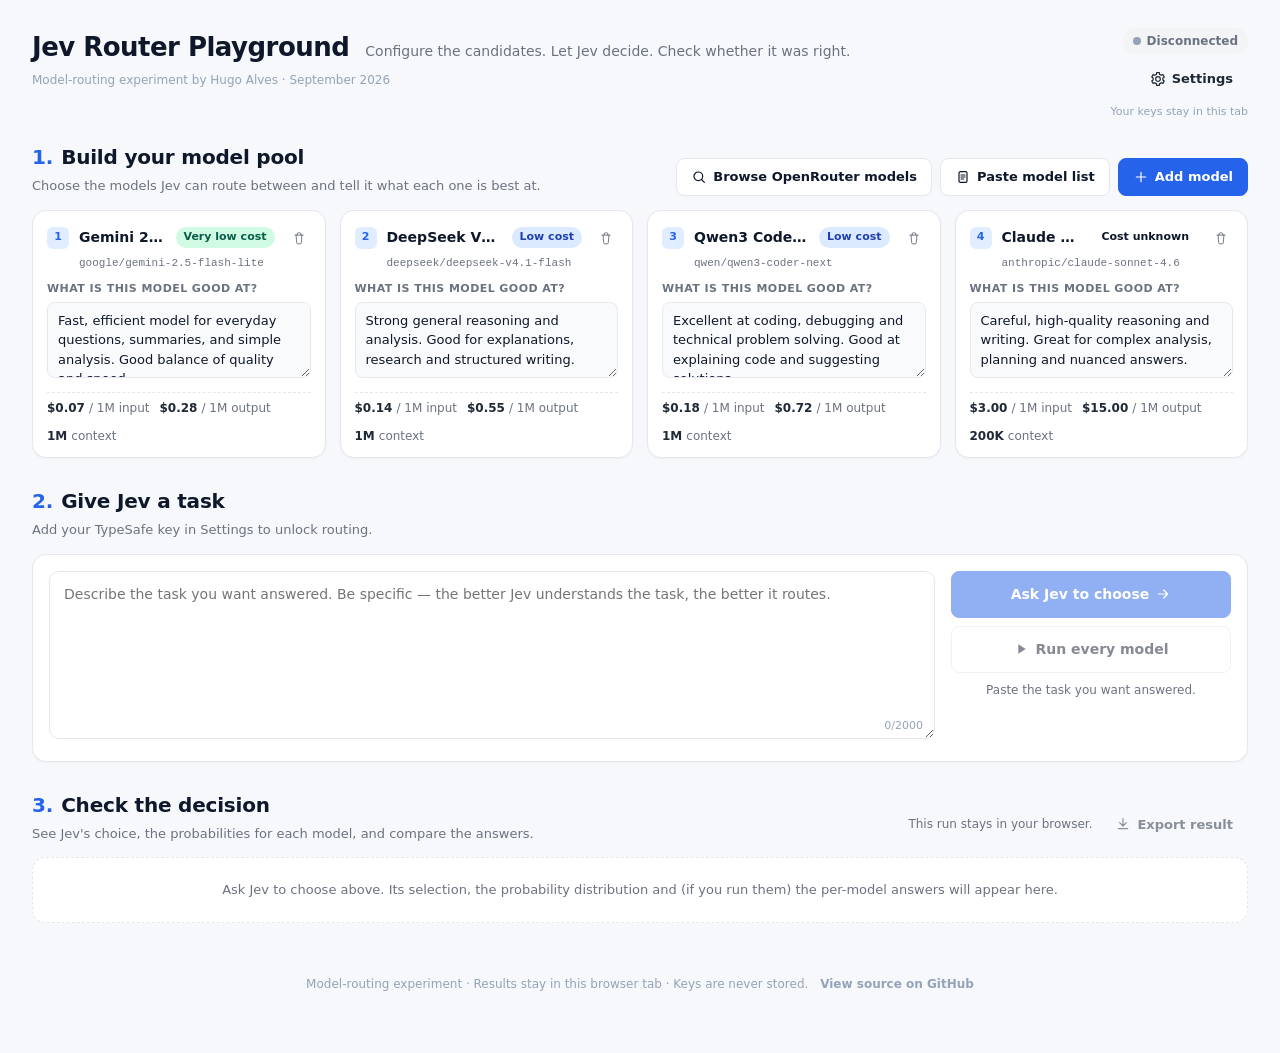
==== commit c2eb6ccf: "Link playground to public source" ====
--- a/index.html
+++ b/index.html
@@ -176,7 +176,10 @@
       </div>
     </section>
 
-    <p class="page-footer">Model-routing experiment · Results stay in this browser tab · Keys are never stored.</p>
+    <p class="page-footer">
+      Model-routing experiment · Results stay in this browser tab · Keys are never stored.
+      <a class="page-footer__source" href="https://github.com/hugo-alves/jev-router-playground" target="_blank" rel="noreferrer">View source on GitHub</a>
+    </p>
   </main>
 
   <!-- ───────── Modals ───────── -->
--- a/styles.css
+++ b/styles.css
@@ -234,6 +234,13 @@
   color: var(--muted-2);
   font-size: 12px;
 }
+.page-footer__source {
+  margin-left: 8px;
+  color: var(--blue);
+  font-weight: 700;
+  text-decoration: none;
+}
+.page-footer__source:hover { text-decoration: underline; }
 
 /* ───── Buttons ───── */
 .btn {
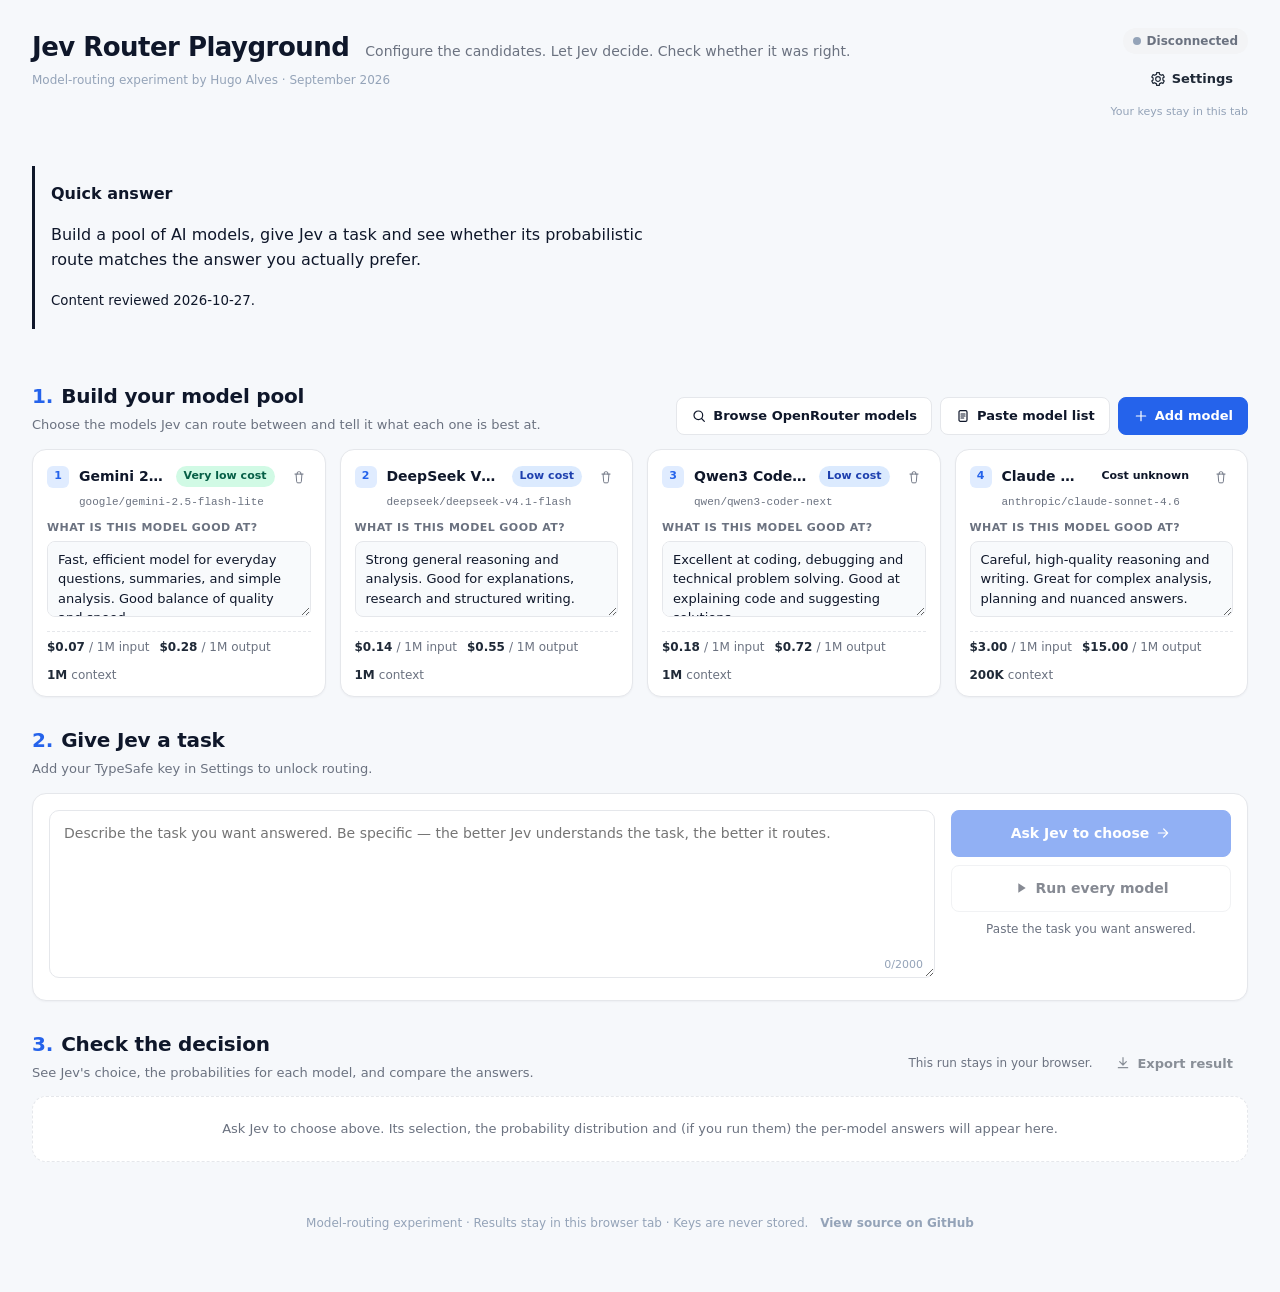
==== commit 00361e4a: "Add AI search discovery and referral analytics" ====
--- a/index.html
+++ b/index.html
@@ -7,7 +7,7 @@
   <meta name="description" content="An interactive model-routing experiment. Configure a pool of OpenRouter models, give Jev a task, and see whether its routing decision matches the answer you judge best.">
   <link rel="stylesheet" href="styles.css?v=7">
   <link rel="preconnect" href="https://openrouter.ai">
-</head>
+<link rel="alternate" type="application/json" href="https://jevrouter.isanexperiment.com/content.json" title="Public project summary"><link rel="help" href="https://jevrouter.isanexperiment.com/about-this-project.html" title="About this project"><script type="application/ld+json">{"@context": "https://schema.org", "@type": "WebPage", "name": "Jev Router", "description": "Build a pool of AI models, give Jev a task and see whether its probabilistic route matches the answer you actually prefer.", "url": "https://jevrouter.isanexperiment.com/", "dateModified": "2026-10-27"}</script><script defer src="/posthog-config.js"></script><script defer src="/posthog-bootstrap.js"></script><script defer src="/ai-referrals.js"></script></head>
 <body>
 
   <!-- ───────── Header ───────── -->
@@ -35,7 +35,7 @@
     </div>
   </header>
 
-  <main class="app-main">
+  <main class="app-main"><aside class="quick-answer" aria-label="Quick answer" style="max-width:65ch;margin:1.5rem 0;padding:1rem;border-left:3px solid;font-size:1rem;line-height:1.55"><strong>Quick answer</strong><p>Build a pool of AI models, give Jev a task and see whether its probabilistic route matches the answer you actually prefer.</p><small>Content reviewed <time datetime="2026-10-27">2026-10-27</time>.</small></aside>
 
     <!-- ───────── Section 1 · Model Pool ───────── -->
     <section class="section" aria-labelledby="section-pool">
